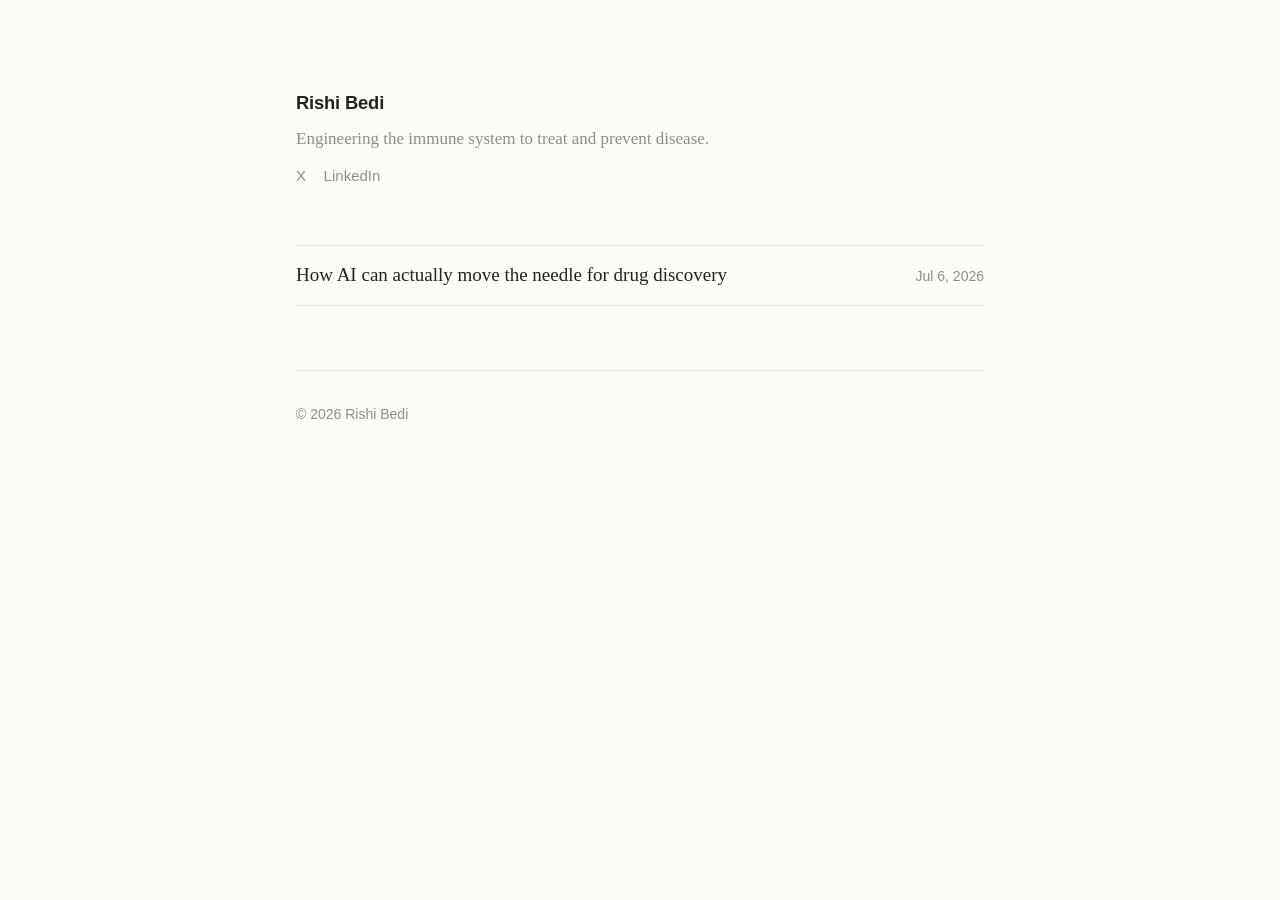
==== index.html @ c53a5d48 "Initial commit: static blog Homepage, shared styles, auto table-of-contents, and first post (How AI " ====
<!doctype html>
<html lang="en">
  <head>
    <meta charset="utf-8" />
    <meta name="viewport" content="width=device-width, initial-scale=1" />
    <title>Rishi Bedi</title>
    <meta name="description" content="Writing by Rishi Bedi." />

    <!-- Open Graph / social preview -->
    <meta property="og:type" content="website" />
    <meta property="og:title" content="Rishi Bedi" />
    <meta property="og:description" content="Writing by Rishi Bedi." />

    <link rel="icon" href="data:image/svg+xml,%3Csvg%20xmlns='http://www.w3.org/2000/svg'%20viewBox='0%200%20100%20100'%3E%3Ccircle%20cx='50'%20cy='50'%20r='44'%20fill='%23b5442d'/%3E%3C/svg%3E" />
    <link rel="stylesheet" href="styles.css" />
  </head>
  <body>
    <div class="wrap">
      <header class="site-header">
        <h1 class="site-name"><a href="./">Rishi Bedi</a></h1>
        <!-- Edit this bio line. Keep it short. -->
        <p class="site-bio">
          Engineering the immune system to treat and prevent disease.
        </p>
        <nav class="site-nav">
          <a href="https://x.com/rishibedi">X</a>
          <a href="https://www.linkedin.com/in/bedirishi/">LinkedIn</a>
        </nav>
      </header>

      <main>
        <!-- ================= POST LIST =================
             Newest first. To add a post, copy one <li> block,
             point the href at the new post folder, and update
             the title + date. Nothing else to touch.
        -->
        <ul class="post-list">
          <li>
            <a class="post-link" href="posts/ai-drug-discovery/">
              <span class="post-title">How AI can actually move the needle for drug discovery</span>
              <span class="post-date">Jul 6, 2026</span>
            </a>
          </li>
        </ul>
      </main>

      <footer class="site-footer">
        &copy; 2026 Rishi Bedi
      </footer>
    </div>
  </body>
</html>
---- styles.css ----
/* =============================================================
   Rishi Bedi — personal blog
   A single stylesheet shared by the homepage and every post.
   Editorial, minimal, fast. No web fonts, no external deps.
   Tweak the design tokens in :root to reskin the whole site.
   ============================================================= */

:root {
  /* Type */
  --font-serif: Charter, "Bitstream Charter", "Sitka Text", "Iowan Old Style",
    Cambria, Georgia, "Times New Roman", serif;
  --font-sans: -apple-system, BlinkMacSystemFont, "Segoe UI", Roboto, Helvetica,
    Arial, sans-serif;
  --font-mono: ui-monospace, "SF Mono", "SFMono-Regular", Menlo, Consolas,
    "Liberation Mono", monospace;

  /* Reading measure (post + list column width) */
  --measure: 40rem;

  /* Light theme */
  --bg: #fdfcf9;
  --text: #232320;
  --muted: #8f8f87;
  --border: #e8e5dd;
  --accent: #b5442d;
  --code-bg: #f3f1ea;
  --mark: #fbf1c7;
}

@media (prefers-color-scheme: dark) {
  :root {
    --bg: #16161a;
    --text: #e6e4de;
    --muted: #8b8b83;
    --border: #2a2a2f;
    --accent: #e0785f;
    --code-bg: #22222a;
    --mark: #4a431f;
  }
}

/* ---------- Base ---------- */
*,
*::before,
*::after {
  box-sizing: border-box;
}

html {
  -webkit-text-size-adjust: 100%;
  scroll-behavior: smooth;
}

body {
  margin: 0;
  background: var(--bg);
  color: var(--text);
  font-family: var(--font-serif);
  font-size: 1.1875rem; /* ~19px */
  line-height: 1.65;
  text-rendering: optimizeLegibility;
  -webkit-font-smoothing: antialiased;
  -moz-osx-font-smoothing: grayscale;
  font-kerning: normal;
}

.wrap {
  max-width: var(--measure);
  margin: 0 auto;
  padding: 0 1.5rem;
}

/* ---------- Links ---------- */
a {
  color: inherit;
  text-decoration-color: var(--border);
  text-underline-offset: 0.15em;
  transition: color 0.15s ease, text-decoration-color 0.15s ease;
}
a:hover {
  color: var(--accent);
  text-decoration-color: currentColor;
}

/* ---------- Site header (shared) ---------- */
.site-header {
  padding-top: 5.5rem;
  padding-bottom: 1rem;
}
.site-name {
  font-family: var(--font-sans);
  font-size: 1.15rem;
  font-weight: 600;
  letter-spacing: -0.01em;
  margin: 0;
}
.site-name a {
  text-decoration: none;
}
.site-bio {
  color: var(--muted);
  margin: 0.5rem 0 0;
  font-size: 1.0625rem;
  line-height: 1.5;
}
.site-bio a {
  text-decoration-color: var(--muted);
}

/* Small nav row (optional links) */
.site-nav {
  font-family: var(--font-sans);
  font-size: 0.9375rem;
  color: var(--muted);
  margin-top: 0.75rem;
  display: flex;
  gap: 1.1rem;
  flex-wrap: wrap;
}
.site-nav a {
  text-decoration: none;
}

/* ---------- Homepage: post list ---------- */
.post-list {
  list-style: none;
  margin: 2.5rem 0 0;
  padding: 0;
}
.post-list li {
  border-top: 1px solid var(--border);
}
.post-list li:last-child {
  border-bottom: 1px solid var(--border);
}
.post-link {
  display: flex;
  align-items: baseline;
  justify-content: space-between;
  gap: 1.25rem;
  padding: 1.05rem 0;
  text-decoration: none;
}
.post-link .post-title {
  font-size: 1.1875rem;
  line-height: 1.35;
}
.post-link .post-date {
  font-family: var(--font-sans);
  font-size: 0.875rem;
  color: var(--muted);
  white-space: nowrap;
  font-variant-numeric: tabular-nums;
  flex-shrink: 0;
}
.post-link:hover .post-title {
  color: var(--accent);
  text-decoration: underline;
  text-decoration-color: currentColor;
  text-underline-offset: 0.15em;
}

/* Optional one-line description under a title */
.post-desc {
  color: var(--muted);
  font-size: 1rem;
  margin: 0.15rem 0 0;
}

/* Optional year grouping heading */
.year-heading {
  font-family: var(--font-sans);
  font-size: 0.8125rem;
  letter-spacing: 0.08em;
  text-transform: uppercase;
  color: var(--muted);
  margin: 2.25rem 0 0.5rem;
}

/* ---------- Post page ---------- */
.post-header {
  padding-top: 3.5rem;
  margin-bottom: 2.25rem;
}
.back-home {
  font-family: var(--font-sans);
  font-size: 0.9375rem;
  color: var(--muted);
  text-decoration: none;
  display: inline-block;
  margin-bottom: 2.5rem;
}
.back-home:hover {
  color: var(--accent);
}
.post-title-main {
  font-size: 2.1rem;
  line-height: 1.15;
  letter-spacing: -0.015em;
  margin: 0 0 0.6rem;
  font-weight: 600;
}
.post-meta {
  font-family: var(--font-sans);
  font-size: 0.9375rem;
  color: var(--muted);
}
.post-subtitle {
  color: var(--muted);
  font-size: 1.2rem;
  font-style: italic;
  line-height: 1.4;
  margin: 0.25rem 0 0;
}

/* ---------- Prose ---------- */
.prose {
  padding-bottom: 5rem;
}
.prose p {
  margin: 1.35rem 0;
}
.prose h2 {
  font-size: 1.5rem;
  line-height: 1.25;
  letter-spacing: -0.01em;
  margin: 2.75rem 0 0.75rem;
  font-weight: 600;
}
.prose h3 {
  font-size: 1.2rem;
  line-height: 1.3;
  margin: 2rem 0 0.5rem;
  font-weight: 600;
}
.prose a {
  text-decoration: underline;
  text-decoration-color: color-mix(in srgb, var(--accent) 40%, transparent);
}
.prose a:hover {
  text-decoration-color: var(--accent);
}

.prose ul,
.prose ol {
  margin: 1.35rem 0;
  padding-left: 1.4rem;
}
.prose li {
  margin: 0.4rem 0;
}
.prose li::marker {
  color: var(--muted);
}

.prose blockquote {
  margin: 1.6rem 0;
  padding: 0.1rem 0 0.1rem 1.25rem;
  border-left: 3px solid var(--border);
  color: var(--muted);
  font-style: italic;
}
.prose blockquote p {
  margin: 0.5rem 0;
}

.prose hr {
  border: none;
  border-top: 1px solid var(--border);
  margin: 3rem 0;
}

/* Inline emphasis */
.prose strong {
  font-weight: 600;
}
.prose mark {
  background: var(--mark);
  color: inherit;
  padding: 0 0.15em;
}

/* Code */
.prose code {
  font-family: var(--font-mono);
  font-size: 0.85em;
  background: var(--code-bg);
  padding: 0.15em 0.35em;
  border-radius: 4px;
}
.prose pre {
  background: var(--code-bg);
  padding: 1rem 1.15rem;
  border-radius: 8px;
  overflow-x: auto;
  font-size: 0.9rem;
  line-height: 1.5;
  margin: 1.6rem 0;
}
.prose pre code {
  background: none;
  padding: 0;
  font-size: inherit;
}

/* Images / figures */
.prose figure {
  margin: 2rem 0;
}
.prose img {
  display: block;
  max-width: 100%;
  height: auto;
  border-radius: 6px;
}
.prose figcaption {
  font-family: var(--font-sans);
  font-size: 0.875rem;
  color: var(--muted);
  text-align: center;
  line-height: 1.4;
  margin-top: 0.65rem;
}
/* Inline image (no caption) that should sit inside a paragraph flow */
.prose p > img {
  margin: 0.5rem 0;
}

/* Diagram figures: a light card so transparent / technical diagrams with
   dark ink stay legible in BOTH light and dark mode. Add class="diagram". */
.prose figure.diagram {
  background: #ffffff;
  border: 1px solid var(--border);
  border-radius: 8px;
  padding: 1.1rem;
}
.prose figure.diagram img {
  border-radius: 2px;
}

/* Wide figures break out past the reading column for detailed diagrams.
   Add class="wide" (often together with "diagram"). */
.prose figure.wide {
  width: min(92vw, 58rem);
  margin-left: 50%;
  transform: translateX(-50%);
  /* A wide figure reaches into the left gutter where the fixed table of
     contents lives. Paint the (opaque) figure above it so the diagram card
     cleanly covers the TOC as it scrolls past, rather than the TOC text
     bleeding onto the diagram. */
  position: relative;
  z-index: 1;
}
.prose figure.wide figcaption {
  max-width: 40rem;
  margin-left: auto;
  margin-right: auto;
}
@media (max-width: 640px) {
  .prose figure.wide {
    width: 100%;
    margin-left: 0;
    transform: none;
  }
}

/* Tables */
.prose table {
  width: 100%;
  border-collapse: collapse;
  font-size: 0.95rem;
  margin: 1.6rem 0;
}
.prose th,
.prose td {
  text-align: left;
  padding: 0.5rem 0.65rem;
  border-bottom: 1px solid var(--border);
}
.prose th {
  font-family: var(--font-sans);
  font-size: 0.85rem;
  letter-spacing: 0.02em;
}

/* ---------- Footnotes / endnotes ---------- */
sup.fn {
  font-size: 0.72em;
  line-height: 0;
  vertical-align: super;
}
sup.fn a {
  text-decoration: none;
  padding: 0 0.1em;
  font-family: var(--font-sans);
  font-weight: 600;
  color: var(--accent);
}
sup.fn a:hover {
  text-decoration: underline;
}

.footnotes {
  margin-top: 3.5rem;
  padding-top: 1.5rem;
  border-top: 1px solid var(--border);
  font-size: 0.95rem;
  line-height: 1.55;
  color: var(--text);
}
.footnotes h2 {
  font-family: var(--font-sans);
  font-size: 0.8125rem;
  letter-spacing: 0.08em;
  text-transform: uppercase;
  color: var(--muted);
  font-weight: 600;
  margin: 0 0 1rem;
}
.footnotes ol {
  padding-left: 1.25rem;
  margin: 0;
}
.footnotes li {
  margin: 0.65rem 0;
  padding-left: 0.2rem;
}
.footnotes li::marker {
  color: var(--muted);
}
/* smooth landing when jumping to a note or back */
.footnotes li,
sup.fn {
  scroll-margin-top: 2rem;
}
/* briefly highlight the targeted note */
.footnotes li:target {
  background: color-mix(in srgb, var(--mark) 60%, transparent);
  border-radius: 4px;
}
.footnotes .fn-back {
  text-decoration: none;
  margin-left: 0.35rem;
  color: var(--muted);
  font-family: var(--font-sans);
}
.footnotes .fn-back:hover {
  color: var(--accent);
  text-decoration: none;
}

/* ---------- Post table of contents ----------
   Auto-generated by toc.js from the article's headings. It floats in the
   empty left gutter and only appears when the window is wide enough to hold
   it there without crowding the centered reading column. */
.prose h2,
.prose h3 {
  scroll-margin-top: 1.75rem;
}

.post-toc {
  display: none;
}

@media (min-width: 1280px) {
  .post-toc {
    display: block;
    position: fixed;
    top: 7rem;
    width: 12rem;
    /* sit just left of the centered column (half of --measure = 23rem) */
    left: calc(50% - 23rem - 2rem - 12rem);
    max-height: calc(100vh - 9rem);
    overflow-y: auto;
    font-family: var(--font-sans);
  }
}

.post-toc-title {
  font-size: 0.6875rem;
  letter-spacing: 0.08em;
  text-transform: uppercase;
  font-weight: 600;
  color: var(--muted);
  margin-bottom: 0.7rem;
  padding-left: 0.85rem;
}
.post-toc ul {
  list-style: none;
  margin: 0;
  padding: 0;
}
.post-toc a {
  display: block;
  padding: 0.3rem 0 0.3rem 0.85rem;
  border-left: 2px solid var(--border);
  color: var(--muted);
  text-decoration: none;
  font-size: 0.8125rem;
  line-height: 1.35;
  transition: color 0.15s ease, border-color 0.15s ease;
}
.post-toc a:hover {
  color: var(--text);
  border-left-color: var(--muted);
}
.post-toc li.toc-h3 a {
  padding-left: 1.7rem;
  font-size: 0.78rem;
}
.post-toc li.active > a {
  color: var(--accent);
  border-left-color: var(--accent);
}

/* ---------- Footer ---------- */
.site-footer {
  border-top: 1px solid var(--border);
  margin-top: 4rem;
  padding: 2rem 0 4rem;
  font-family: var(--font-sans);
  font-size: 0.875rem;
  color: var(--muted);
}
.site-footer a {
  text-decoration: none;
}

/* ---------- Responsive ---------- */
@media (max-width: 640px) {
  body {
    font-size: 1.0625rem;
    line-height: 1.6;
  }
  .wrap {
    padding: 0 1.25rem;
  }
  .site-header {
    padding-top: 3.5rem;
  }
  .post-title-main {
    font-size: 1.7rem;
  }
  .post-header {
    padding-top: 2rem;
  }
  .back-home {
    margin-bottom: 1.75rem;
  }
  .post-link {
    flex-direction: column;
    gap: 0.2rem;
    padding: 0.9rem 0;
  }
  .post-link .post-date {
    font-size: 0.8125rem;
  }
}

/* Wider reading column + slightly smaller type on roomy desktop viewports.
   Narrow windows (tablet / mobile) keep the tighter measure above. */
@media (min-width: 1024px) {
  :root {
    --measure: 46rem;
  }
  body {
    font-size: 1.125rem; /* ~18px */
  }
  .post-title-main {
    font-size: 2.35rem;
  }
}

/* Respect reduced-motion */
@media (prefers-reduced-motion: reduce) {
  html {
    scroll-behavior: auto;
  }
  a {
    transition: none;
  }
}
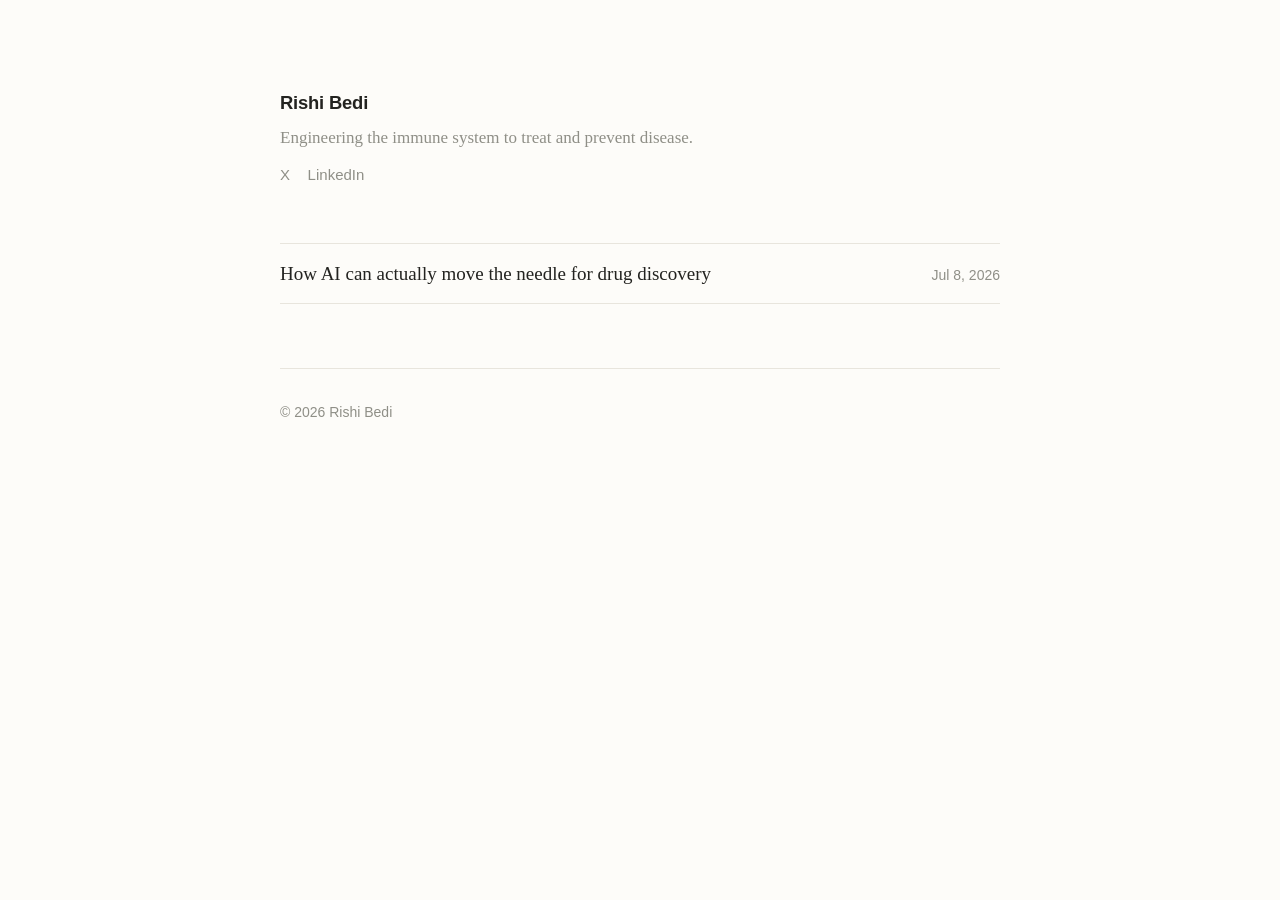
==== commit 7a8ff602: "Update post date to Jul 8, 2026 Co-Authored-By: Claude Opus 4.8 <noreply@anthropic.com>" ====
--- a/index.html
+++ b/index.html
@@ -38,7 +38,7 @@
           <li>
             <a class="post-link" href="posts/ai-drug-discovery/">
               <span class="post-title">How AI can actually move the needle for drug discovery</span>
-              <span class="post-date">Jul 6, 2026</span>
+              <span class="post-date">Jul 8, 2026</span>
             </a>
           </li>
         </ul>
--- a/styles.css
+++ b/styles.css
@@ -56,8 +56,8 @@
   background: var(--bg);
   color: var(--text);
   font-family: var(--font-serif);
-  font-size: 1.1875rem; /* ~19px */
-  line-height: 1.65;
+  font-size: 1.125rem; /* ~18px */
+  line-height: 1.6;
   text-rendering: optimizeLegibility;
   -webkit-font-smoothing: antialiased;
   -moz-osx-font-smoothing: grayscale;
@@ -218,7 +218,7 @@
   padding-bottom: 5rem;
 }
 .prose p {
-  margin: 1.35rem 0;
+  margin: 1.1rem 0;
 }
 .prose h2 {
   font-size: 1.5rem;
@@ -243,7 +243,7 @@
 
 .prose ul,
 .prose ol {
-  margin: 1.35rem 0;
+  margin: 1.1rem 0;
   padding-left: 1.4rem;
 }
 .prose li {
@@ -364,6 +364,13 @@
   }
 }
 
+/* Constrain a figure to ~60% of the max reading width, centered. Opt-in.
+   Caps at an absolute width, so it still fills the column on narrow screens. */
+.prose figure.narrow {
+  max-width: 29rem; /* ~0.6 x the 48rem desktop measure */
+  margin-inline: auto;
+}
+
 /* Tables */
 .prose table {
   width: 100%;
@@ -468,8 +475,8 @@
     position: fixed;
     top: 7rem;
     width: 12rem;
-    /* sit just left of the centered column (half of --measure = 23rem) */
-    left: calc(50% - 23rem - 2rem - 12rem);
+    /* sit just left of the centered column, 2rem clear of its left edge */
+    left: calc(50% - var(--measure) / 2 - 2rem - 12rem);
     max-height: calc(100vh - 9rem);
     overflow-y: auto;
     font-family: var(--font-sans);
@@ -529,8 +536,8 @@
 /* ---------- Responsive ---------- */
 @media (max-width: 640px) {
   body {
-    font-size: 1.0625rem;
-    line-height: 1.6;
+    font-size: 1rem;
+    line-height: 1.55;
   }
   .wrap {
     padding: 0 1.25rem;
@@ -561,10 +568,10 @@
    Narrow windows (tablet / mobile) keep the tighter measure above. */
 @media (min-width: 1024px) {
   :root {
-    --measure: 46rem;
+    --measure: 48rem;
   }
   body {
-    font-size: 1.125rem; /* ~18px */
+    font-size: 1.0625rem; /* ~17px */
   }
   .post-title-main {
     font-size: 2.35rem;
